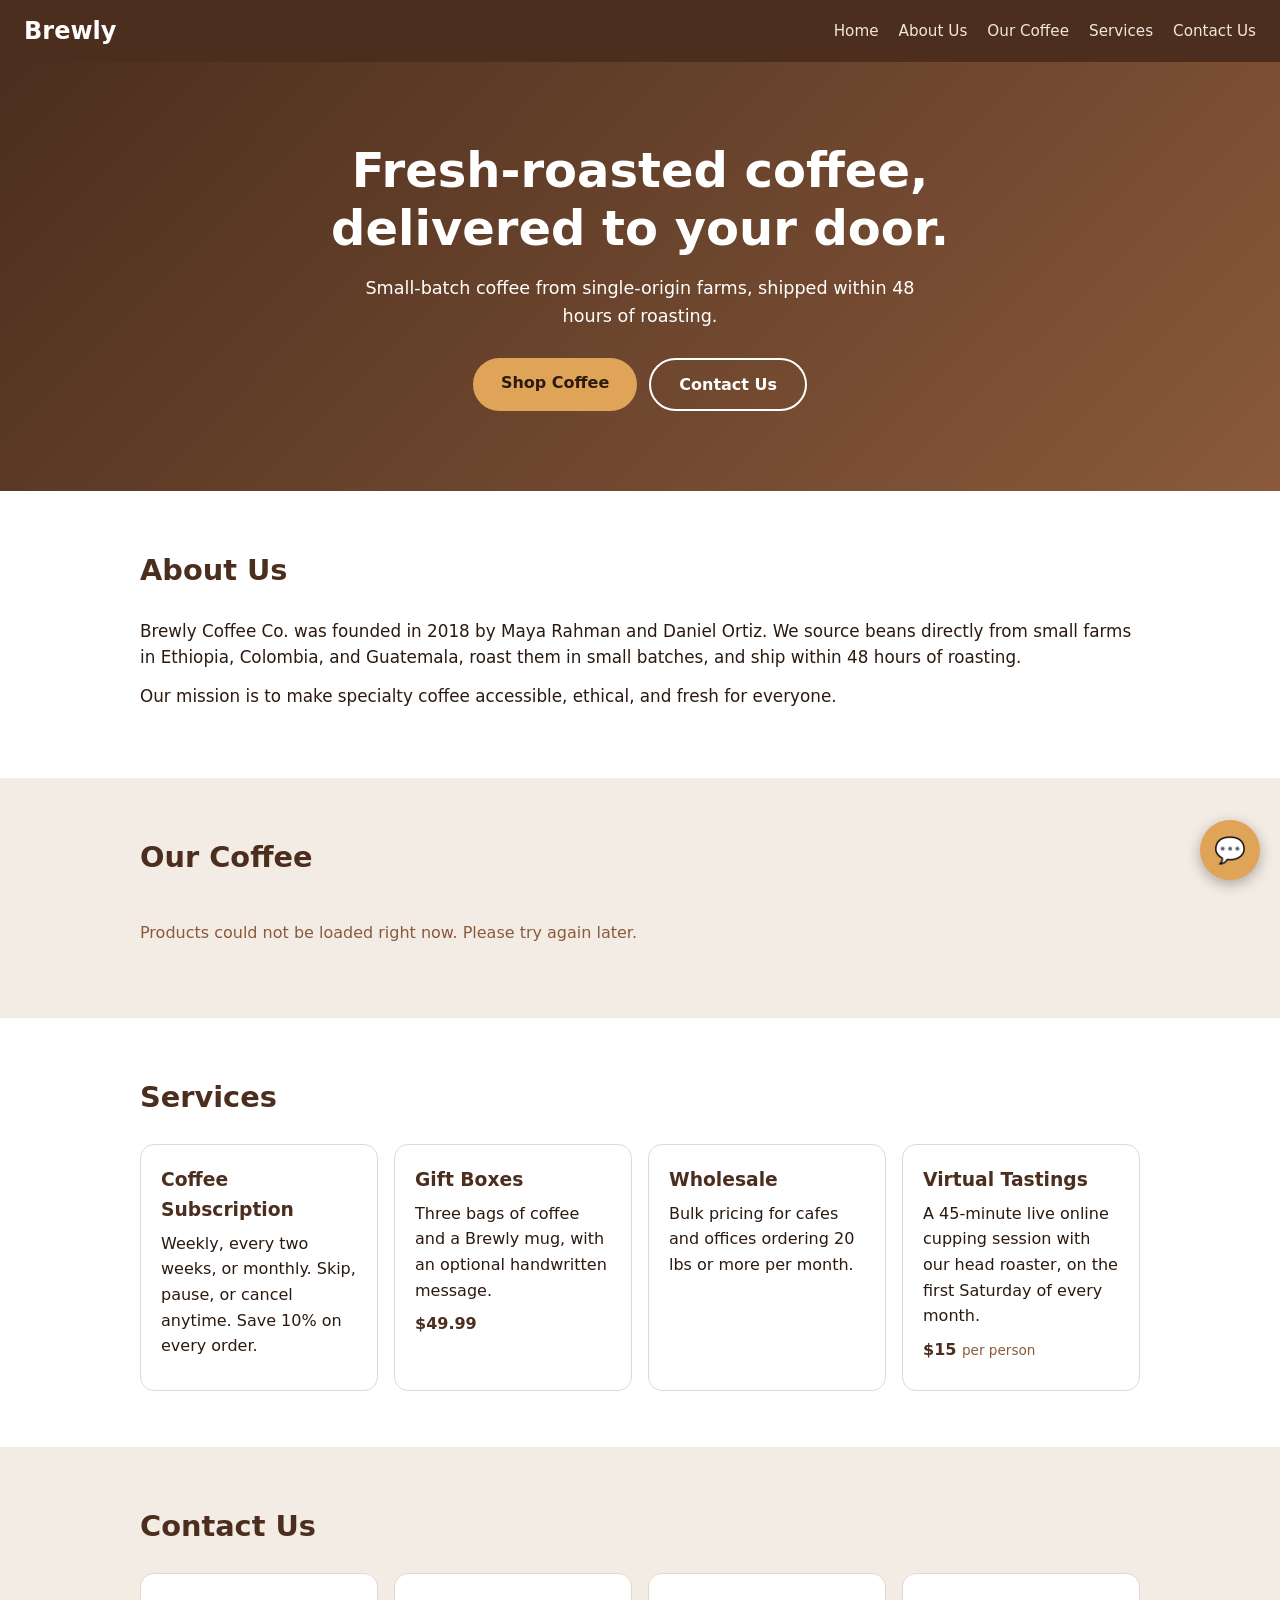
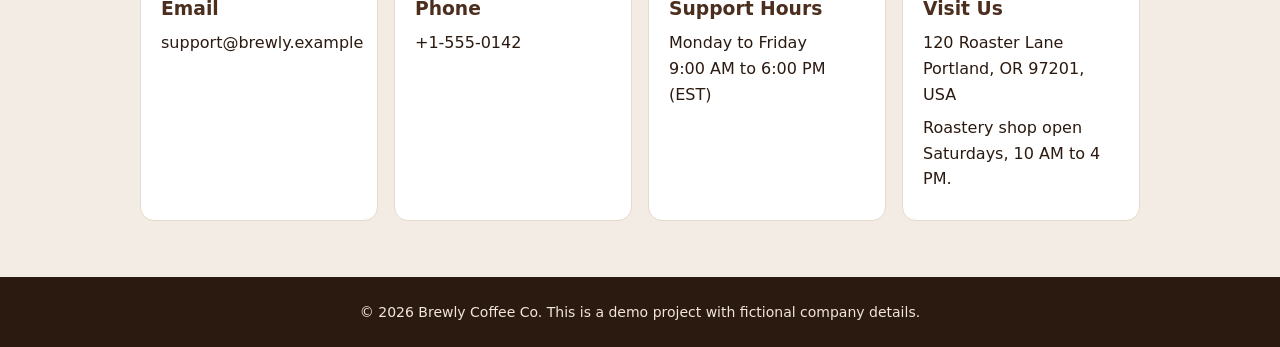
==== frontend/index.html @ af6caa5f "Load products from the database" ====
<!DOCTYPE html>
<html lang="en">
<head>
  <meta charset="UTF-8">
  <meta name="viewport" content="width=device-width, initial-scale=1">
  <title>Brewly Coffee Co. | Fresh-roasted coffee, delivered</title>
  <link rel="stylesheet" href="style.css">
  <link rel="stylesheet" href="chat.css">
</head>
<body>

  <header class="site-header">
    <a href="#home" class="logo">Brewly</a>
    <nav class="nav">
      <a href="#home">Home</a>
      <a href="#about">About Us</a>
      <a href="#coffee">Our Coffee</a>
      <a href="#services">Services</a>
      <a href="#contact">Contact Us</a>
    </nav>
  </header>

  <section id="home" class="hero">
    <h1>Fresh-roasted coffee, delivered to your door.</h1>
    <p>Small-batch coffee from single-origin farms, shipped within 48 hours of roasting.</p>
    <div class="hero-buttons">
      <a href="#coffee" class="btn btn-primary">Shop Coffee</a>
      <a href="#contact" class="btn btn-secondary">Contact Us</a>
    </div>
  </section>

  <section id="about" class="section">
    <h2>About Us</h2>
    <p class="lead">Brewly Coffee Co. was founded in 2018 by Maya Rahman and Daniel Ortiz. We source beans directly from small farms in Ethiopia, Colombia, and Guatemala, roast them in small batches, and ship within 48 hours of roasting.</p>
    <p class="lead">Our mission is to make specialty coffee accessible, ethical, and fresh for everyone.</p>
  </section>

  <section id="coffee" class="section alt">
    <h2>Our Coffee</h2>
    <div class="grid" id="product-grid">
      <p class="grid-note">Loading products...</p>
    </div>
  </section>

  <section id="services" class="section">
    <h2>Services</h2>
    <div class="grid">
      <article class="card">
        <h3>Coffee Subscription</h3>
        <p>Weekly, every two weeks, or monthly. Skip, pause, or cancel anytime. Save 10% on every order.</p>
      </article>
      <article class="card">
        <h3>Gift Boxes</h3>
        <p>Three bags of coffee and a Brewly mug, with an optional handwritten message.</p>
        <p class="price">$49.99</p>
      </article>
      <article class="card">
        <h3>Wholesale</h3>
        <p>Bulk pricing for cafes and offices ordering 20 lbs or more per month.</p>
      </article>
      <article class="card">
        <h3>Virtual Tastings</h3>
        <p>A 45-minute live online cupping session with our head roaster, on the first Saturday of every month.</p>
        <p class="price">$15 <span>per person</span></p>
      </article>
    </div>
  </section>

  <section id="contact" class="section alt">
    <h2>Contact Us</h2>
    <div class="grid">
      <article class="card">
        <h3>Email</h3>
        <p>support@brewly.example</p>
      </article>
      <article class="card">
        <h3>Phone</h3>
        <p>+1-555-0142</p>
      </article>
      <article class="card">
        <h3>Support Hours</h3>
        <p>Monday to Friday<br>9:00 AM to 6:00 PM (EST)</p>
      </article>
      <article class="card">
        <h3>Visit Us</h3>
        <p>120 Roaster Lane<br>Portland, OR 97201, USA</p>
        <p>Roastery shop open Saturdays, 10 AM to 4 PM.</p>
      </article>
    </div>
  </section>

  <footer class="site-footer">
    <p>&copy; 2026 Brewly Coffee Co. This is a demo project with fictional company details.</p>
  </footer>
    <!-- Chat widget -->
  <button class="chat-launcher" id="chat-launcher" type="button" aria-label="Open chat" aria-expanded="false">💬</button>

  <div class="chat-window" id="chat-window">
    <header class="chat-header">
      <div>
        <h2>Brewly Assistant</h2>
        <p>Ask about our coffee, orders, and shipping</p>
      </div>
      <button type="button" id="chat-close" aria-label="Close chat">✕</button>
    </header>

    <main class="messages" id="messages">
      <div class="message bot">Hi! I'm the Brewly assistant. How can I help you today?</div>
    </main>

    <div class="input-bar">
      <input type="text" id="message-input" placeholder="Type your question..." aria-label="Your message">
      <button type="button" id="send-button">Send</button>
    </div>
  </div>

  <script src="script.js"></script>

</body>
</html>
---- frontend/style.css ----
* {
  box-sizing: border-box;
}

html {
  scroll-behavior: smooth;
}

body {
  margin: 0;
  font-family: system-ui, -apple-system, "Segoe UI", Roboto, sans-serif;
  color: #2b1a10;
  background: #ffffff;
  line-height: 1.6;
}

/* Header and navigation */
.site-header {
  position: sticky;
  top: 0;
  z-index: 10;
  display: flex;
  flex-wrap: wrap;
  align-items: center;
  justify-content: space-between;
  gap: 8px 24px;
  padding: 12px 24px;
  background: #4b2e1e;
}

.logo {
  color: #ffffff;
  font-size: 1.5rem;
  font-weight: 700;
  text-decoration: none;
}

.nav {
  display: flex;
  flex-wrap: wrap;
  gap: 4px 20px;
}

.nav a {
  color: #f1e6da;
  text-decoration: none;
  font-size: 0.95rem;
}

.nav a:hover {
  color: #ffffff;
  text-decoration: underline;
}

/* Hero */
.hero {
  padding: 80px 24px;
  text-align: center;
  color: #ffffff;
  background: linear-gradient(135deg, #4b2e1e, #8a5a3b);
}

.hero h1 {
  max-width: 700px;
  margin: 0 auto 16px;
  font-size: clamp(1.8rem, 5vw, 3rem);
  line-height: 1.2;
}

.hero p {
  max-width: 560px;
  margin: 0 auto 28px;
  font-size: 1.1rem;
}

.hero-buttons {
  display: flex;
  flex-wrap: wrap;
  justify-content: center;
  gap: 12px;
}

.btn {
  display: inline-block;
  padding: 12px 28px;
  border-radius: 28px;
  font-weight: 600;
  text-decoration: none;
}

.btn-primary {
  background: #e0a458;
  color: #2b1a10;
}

.btn-secondary {
  border: 2px solid #ffffff;
  color: #ffffff;
}

/* Sections */
.section {
  padding: 56px 24px;
  scroll-margin-top: 70px;
}

.section.alt {
  background: #f3ece4;
}

.section h2 {
  max-width: 1000px;
  margin: 0 auto 24px;
  font-size: 1.8rem;
  color: #4b2e1e;
}

.lead {
  max-width: 1000px;
  margin: 0 auto 12px;
  font-size: 1.05rem;
}

/* Cards */
.grid {
  max-width: 1000px;
  margin: 0 auto;
  display: grid;
  grid-template-columns: repeat(auto-fit, minmax(220px, 1fr));
  gap: 16px;
}

.card {
  padding: 20px;
  background: #ffffff;
  border: 1px solid #e5d9cc;
  border-radius: 14px;
}

.card h3 {
  margin: 0 0 6px;
  color: #4b2e1e;
}

.card p {
  margin: 0 0 8px;
}

.tag {
  font-size: 0.85rem;
  color: #8a5a3b;
}

.price {
  font-weight: 700;
  color: #4b2e1e;
}

.price span {
  font-weight: 400;
  font-size: 0.85rem;
  color: #8a5a3b;
}

/* Footer */
.site-footer {
  padding: 24px;
  text-align: center;
  font-size: 0.875rem;
  color: #f1e6da;
  background: #2b1a10;
}

.site-footer p {
  margin: 0;
}

.card-image {
  display: block;
  width: 100%;
  height: 180px;
  margin-bottom: 12px;
  object-fit: cover;
  border-radius: 10px;
}

.grid-note {
  grid-column: 1 / -1;
  color: #8a5a3b;
}
---- frontend/chat.css ----
/* Floating button */
.chat-launcher {
  position: fixed;
  right: 20px;
  bottom: 20px;
  z-index: 1000;
  width: 60px;
  height: 60px;
  border: none;
  border-radius: 50%;
  background: #e0a458;
  color: #2b1a10;
  font-size: 1.6rem;
  cursor: pointer;
  box-shadow: 0 4px 14px rgba(0, 0, 0, 0.3);
}

.chat-launcher:hover {
  background: #eab36b;
}

.chat-launcher.is-open {
  font-size: 1.2rem;
}

/* Chat window */
.chat-window {
  position: fixed;
  right: 20px;
  bottom: 92px;
  z-index: 1001;
  display: none;
  flex-direction: column;
  width: 360px;
  height: 520px;
  max-height: calc(100dvh - 112px);
  background: #ffffff;
  border-radius: 16px;
  overflow: hidden;
  box-shadow: 0 8px 30px rgba(0, 0, 0, 0.3);
}

.chat-window.open {
  display: flex;
}

.chat-header {
  display: flex;
  align-items: center;
  justify-content: space-between;
  gap: 12px;
  padding: 14px 16px;
  background: #4b2e1e;
  color: #ffffff;
}

.chat-header h2 {
  margin: 0;
  font-size: 1.05rem;
}

.chat-header p {
  margin: 2px 0 0;
  font-size: 0.8rem;
  opacity: 0.85;
}

.chat-header button {
  border: none;
  background: transparent;
  color: #ffffff;
  font-size: 1.2rem;
  cursor: pointer;
}

/* Messages */
.messages {
  flex: 1;
  overflow-y: auto;
  padding: 14px;
  display: flex;
  flex-direction: column;
  gap: 10px;
}

.message {
  max-width: 85%;
  padding: 10px 14px;
  border-radius: 16px;
  line-height: 1.4;
  overflow-wrap: break-word;
}

.message.bot {
  align-self: flex-start;
  background: #f1e6da;
  color: #2b1a10;
  border-bottom-left-radius: 4px;
}

.message.user {
  align-self: flex-end;
  background: #4b2e1e;
  color: #ffffff;
  border-bottom-right-radius: 4px;
}

.message.typing {
  opacity: 0.6;
  font-style: italic;
}

/* Input bar */
.input-bar {
  display: flex;
  gap: 8px;
  padding: 10px;
  border-top: 1px solid #e5d9cc;
}

.input-bar input {
  flex: 1;
  min-width: 0;
  padding: 10px 14px;
  font-size: 16px;
  border: 1px solid #cdbba8;
  border-radius: 24px;
  outline: none;
}

.input-bar button {
  padding: 10px 18px;
  font-size: 16px;
  border: none;
  border-radius: 24px;
  background: #4b2e1e;
  color: #ffffff;
  cursor: pointer;
}

.input-bar button:disabled {
  opacity: 0.6;
  cursor: not-allowed;
}

/* Phones: open chat fills the screen */
@media (max-width: 480px) {
  .chat-window {
    inset: 0;
    width: 100%;
    height: 100dvh;
    max-height: none;
    border-radius: 0;
  }
}
/* Suggested questions */
.suggestions {
  display: flex;
  flex-direction: column;
  align-items: flex-end;
  gap: 8px;
}

.suggestion {
  max-width: 90%;
  padding: 8px 16px;
  font-family: inherit;
  font-size: 0.9rem;
  text-align: right;
  color: #8a5a3b;
  background: #ffffff;
  border: 1.5px solid #e0a458;
  border-radius: 20px;
  cursor: pointer;
}

.suggestion:hover {
  background: #fdf3e3;
}
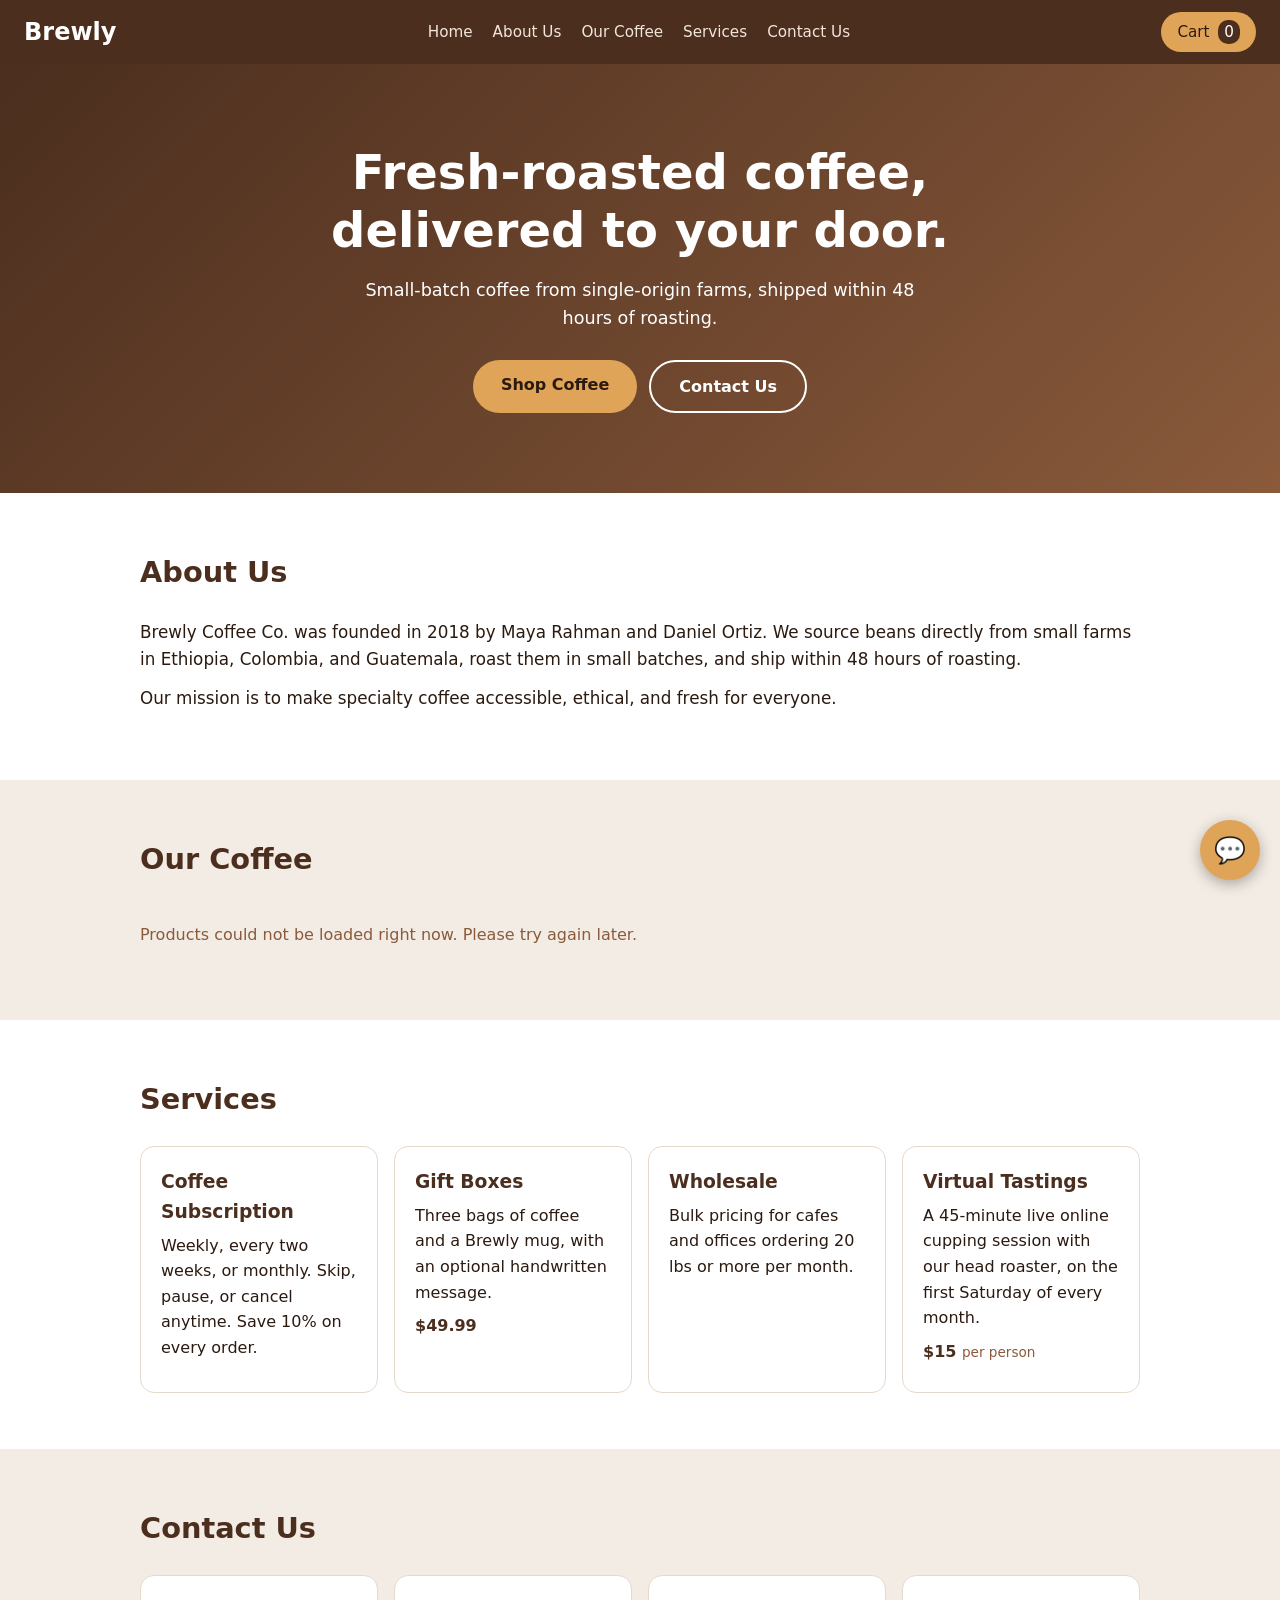
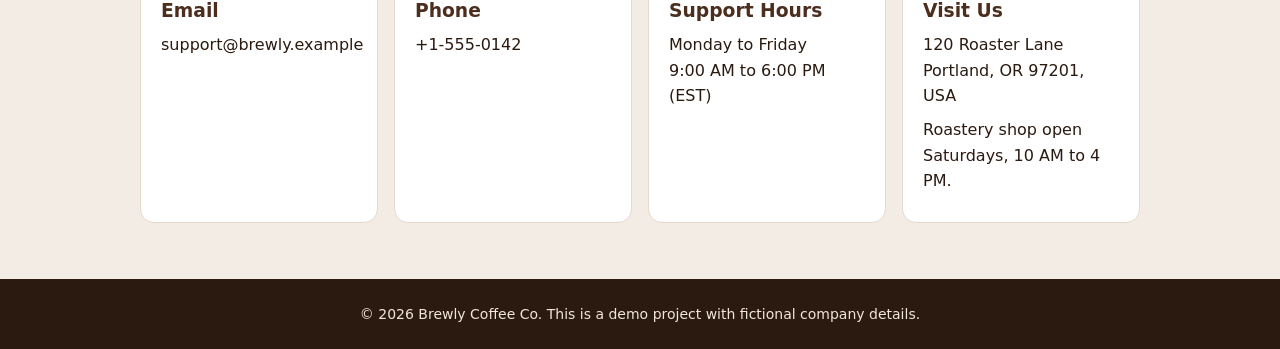
==== commit 6b2dae6b: "Add cart and demo checkout" ====
--- a/frontend/index.html
+++ b/frontend/index.html
@@ -6,6 +6,7 @@
   <title>Brewly Coffee Co. | Fresh-roasted coffee, delivered</title>
   <link rel="stylesheet" href="style.css">
   <link rel="stylesheet" href="chat.css">
+  <link rel="stylesheet" href="cart.css">
 </head>
 <body>
 
@@ -18,6 +19,7 @@
       <a href="#services">Services</a>
       <a href="#contact">Contact Us</a>
     </nav>
+        <button type="button" class="cart-button" id="cart-button" aria-label="Open cart">Cart <span id="cart-count">0</span></button>
   </header>
 
   <section id="home" class="hero">
@@ -92,6 +94,17 @@
   <footer class="site-footer">
     <p>&copy; 2026 Brewly Coffee Co. This is a demo project with fictional company details.</p>
   </footer>
+
+    <!-- Cart drawer -->
+  <div class="cart-overlay" id="cart-overlay" hidden></div>
+  <aside class="cart-drawer" id="cart-drawer" aria-label="Shopping cart" hidden>
+    <header class="cart-header">
+      <h2 id="cart-title">Your cart</h2>
+      <button type="button" id="cart-close" aria-label="Close cart">✕</button>
+    </header>
+    <div class="cart-body" id="cart-body"></div>
+  </aside>
+
     <!-- Chat widget -->
   <button class="chat-launcher" id="chat-launcher" type="button" aria-label="Open chat" aria-expanded="false">💬</button>
 
@@ -115,6 +128,7 @@
   </div>
 
   <script src="script.js"></script>
+    <script src="cart.js"></script>
 
 </body>
 </html>
--- a/frontend/cart.css
+++ b/frontend/cart.css
@@ -0,0 +1,278 @@
+/* Header cart button */
+.cart-button {
+  padding: 8px 16px;
+  font: inherit;
+  font-size: 0.95rem;
+  color: #2b1a10;
+  background: #e0a458;
+  border: none;
+  border-radius: 20px;
+  cursor: pointer;
+}
+
+.cart-button span {
+  display: inline-block;
+  min-width: 1.4em;
+  margin-left: 4px;
+  padding: 0 6px;
+  text-align: center;
+  color: #ffffff;
+  background: #4b2e1e;
+  border-radius: 10px;
+}
+
+/* Add to cart on product cards */
+.add-to-cart {
+  margin-top: 8px;
+  padding: 10px 18px;
+  font: inherit;
+  font-size: 0.95rem;
+  font-weight: 600;
+  color: #2b1a10;
+  background: #e0a458;
+  border: none;
+  border-radius: 20px;
+  cursor: pointer;
+}
+
+.add-to-cart:hover {
+  background: #eab36b;
+}
+
+/* Drawer */
+.cart-overlay {
+  position: fixed;
+  inset: 0;
+  z-index: 1100;
+  background: rgba(0, 0, 0, 0.5);
+}
+
+.cart-drawer {
+  position: fixed;
+  top: 0;
+  right: 0;
+  bottom: 0;
+  z-index: 1101;
+  display: flex;
+  flex-direction: column;
+  width: min(440px, 100%);
+  background: #ffffff;
+  box-shadow: -4px 0 24px rgba(0, 0, 0, 0.3);
+}
+
+.cart-overlay[hidden],
+.cart-drawer[hidden] {
+  display: none;
+}
+
+.cart-header {
+  display: flex;
+  align-items: center;
+  justify-content: space-between;
+  padding: 16px;
+  color: #ffffff;
+  background: #4b2e1e;
+}
+
+.cart-header h2 {
+  margin: 0;
+  font-size: 1.2rem;
+}
+
+.cart-header button {
+  border: none;
+  background: transparent;
+  color: #ffffff;
+  font-size: 1.3rem;
+  cursor: pointer;
+}
+
+.cart-body {
+  flex: 1;
+  overflow-y: auto;
+  padding: 16px;
+}
+
+/* Cart items */
+.cart-row {
+  display: flex;
+  gap: 12px;
+  padding: 12px 0;
+  border-bottom: 1px solid #efe4d8;
+}
+
+.cart-thumb {
+  width: 56px;
+  height: 56px;
+  object-fit: cover;
+  border-radius: 10px;
+}
+
+.cart-info {
+  flex: 1;
+  min-width: 0;
+}
+
+.cart-unit {
+  display: block;
+  font-size: 0.85rem;
+  color: #8a5a3b;
+}
+
+.cart-qty {
+  display: flex;
+  align-items: center;
+  gap: 8px;
+  margin-top: 6px;
+}
+
+.qty-btn {
+  width: 30px;
+  height: 30px;
+  font-size: 1.1rem;
+  color: #4b2e1e;
+  background: #ffffff;
+  border: 1.5px solid #4b2e1e;
+  border-radius: 50%;
+  cursor: pointer;
+}
+
+.qty-btn:disabled {
+  opacity: 0.4;
+  cursor: not-allowed;
+}
+
+.qty-value {
+  min-width: 1.5em;
+  text-align: center;
+  font-weight: 600;
+}
+
+.cart-remove {
+  margin-left: auto;
+  padding: 0;
+  font: inherit;
+  font-size: 0.85rem;
+  color: #b3261e;
+  background: none;
+  border: none;
+  text-decoration: underline;
+  cursor: pointer;
+}
+
+.cart-line {
+  font-weight: 700;
+  color: #4b2e1e;
+}
+
+.cart-total {
+  display: flex;
+  justify-content: space-between;
+  margin: 16px 0 4px;
+  font-size: 1.1rem;
+}
+
+.cart-note,
+.cart-empty {
+  color: #8a5a3b;
+  font-size: 0.9rem;
+}
+
+/* Buttons */
+.cart-primary,
+.cart-secondary {
+  display: block;
+  width: 100%;
+  margin-top: 10px;
+  padding: 12px;
+  font: inherit;
+  font-size: 1rem;
+  font-weight: 600;
+  border-radius: 24px;
+  cursor: pointer;
+}
+
+.cart-primary {
+  color: #ffffff;
+  background: #4b2e1e;
+  border: none;
+}
+
+.cart-secondary {
+  color: #4b2e1e;
+  background: #ffffff;
+  border: 1.5px solid #4b2e1e;
+}
+
+.cart-primary:disabled {
+  opacity: 0.6;
+  cursor: not-allowed;
+}
+
+/* Checkout form */
+.checkout-form h3 {
+  margin: 20px 0 8px;
+  font-size: 1rem;
+  color: #4b2e1e;
+}
+
+.checkout-form label {
+  display: block;
+  margin-bottom: 10px;
+  font-size: 0.85rem;
+  font-weight: 600;
+}
+
+.checkout-form input,
+.checkout-form textarea {
+  display: block;
+  width: 100%;
+  margin-top: 4px;
+  padding: 10px 12px;
+  font: inherit;
+  font-size: 16px;
+  font-weight: 400;
+  border: 1px solid #cdbba8;
+  border-radius: 10px;
+}
+
+.card-row {
+  display: flex;
+  gap: 10px;
+}
+
+.card-row label {
+  flex: 1;
+}
+
+.demo-banner {
+  margin: 0 0 12px;
+  padding: 10px 12px;
+  font-size: 0.85rem;
+  color: #6b4a00;
+  background: #fff3d6;
+  border: 1px solid #e0a458;
+  border-radius: 10px;
+}
+
+.cart-error {
+  min-height: 1.4em;
+  margin: 8px 0 0;
+  color: #b3261e;
+  font-size: 0.9rem;
+}
+
+/* Confirmation */
+.cart-receipt,
+.receipt-line {
+  display: flex;
+  justify-content: space-between;
+  gap: 12px;
+  padding: 8px 0;
+  border-bottom: 1px solid #efe4d8;
+}
+
+.cart-receipt strong {
+  color: #4b2e1e;
+  font-size: 1.1rem;
+}
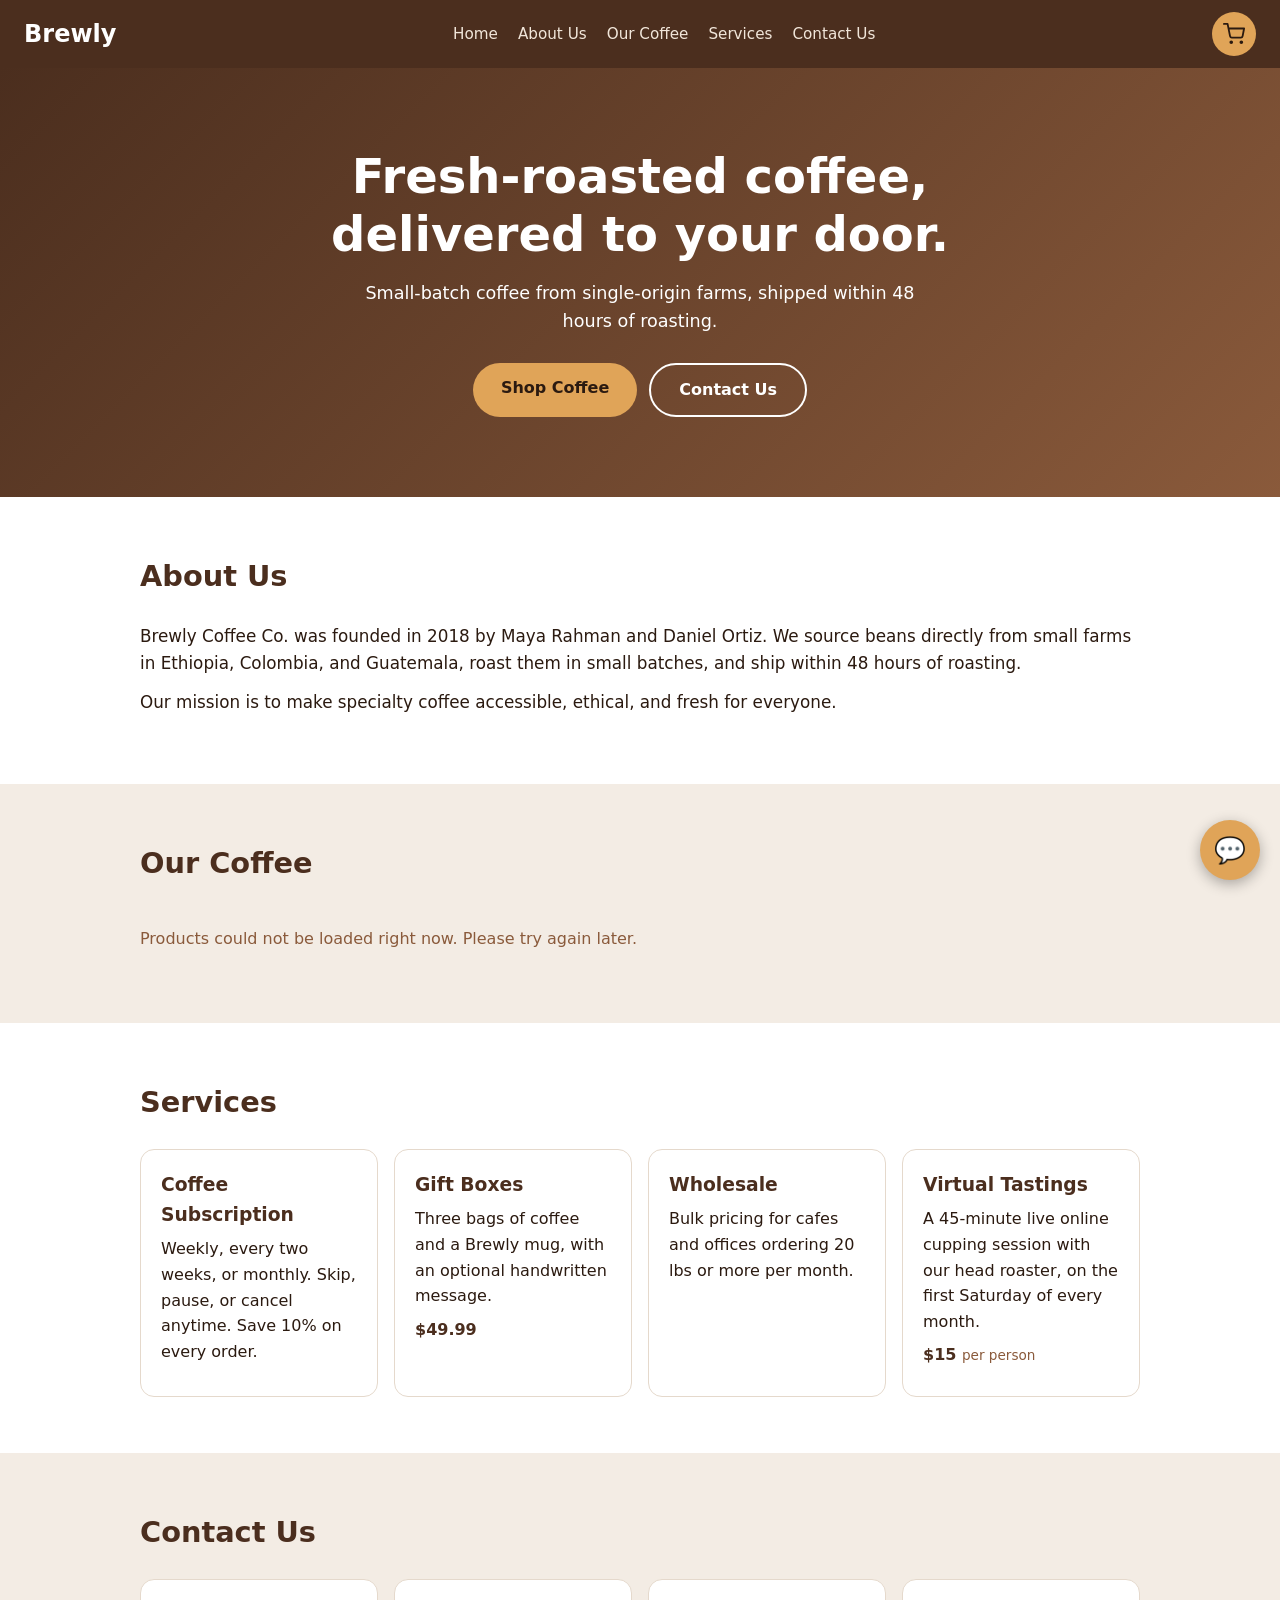
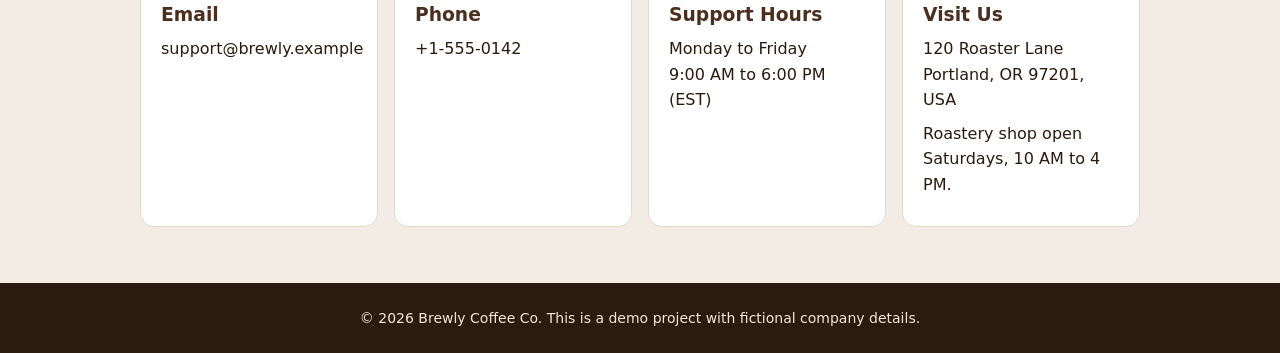
==== commit 1d5d20d9: "Add hamburger menu and cart icon" ====
--- a/frontend/index.html
+++ b/frontend/index.html
@@ -12,14 +12,26 @@
 
   <header class="site-header">
     <a href="#home" class="logo">Brewly</a>
-    <nav class="nav">
+    <nav class="nav" id="site-nav">
       <a href="#home">Home</a>
       <a href="#about">About Us</a>
       <a href="#coffee">Our Coffee</a>
       <a href="#services">Services</a>
       <a href="#contact">Contact Us</a>
     </nav>
-        <button type="button" class="cart-button" id="cart-button" aria-label="Open cart">Cart <span id="cart-count">0</span></button>
+    <div class="header-actions">
+      <button type="button" class="cart-button" id="cart-button" aria-label="Open cart">
+        <svg viewBox="0 0 24 24" width="22" height="22" fill="none" stroke="currentColor" stroke-width="2" stroke-linecap="round" stroke-linejoin="round" aria-hidden="true">
+          <circle cx="9" cy="21" r="1"></circle>
+          <circle cx="20" cy="21" r="1"></circle>
+          <path d="M1 1h4l2.68 13.39a2 2 0 0 0 2 1.61h9.72a2 2 0 0 0 2-1.61L23 6H6"></path>
+        </svg>
+        <span id="cart-count">0</span>
+      </button>
+      <button type="button" class="menu-toggle" id="menu-toggle" aria-label="Open menu" aria-expanded="false" aria-controls="site-nav">
+        <span></span><span></span><span></span>
+      </button>
+    </div>
   </header>
 
   <section id="home" class="hero">
--- a/frontend/style.css
+++ b/frontend/style.css
@@ -187,4 +187,90 @@
 .grid-note {
   grid-column: 1 / -1;
   color: #8a5a3b;
+}
+
+/* Header actions and hamburger menu */
+.header-actions {
+  display: flex;
+  align-items: center;
+  gap: 10px;
+}
+
+.menu-toggle {
+  display: none;
+  flex-direction: column;
+  align-items: center;
+  justify-content: center;
+  gap: 5px;
+  width: 44px;
+  height: 44px;
+  padding: 0;
+  background: transparent;
+  border: 1.5px solid rgba(255, 255, 255, 0.6);
+  border-radius: 10px;
+  cursor: pointer;
+}
+
+.menu-toggle span {
+  display: block;
+  width: 20px;
+  height: 2px;
+  background: #ffffff;
+  border-radius: 2px;
+  transition: transform 0.2s, opacity 0.2s;
+}
+
+.menu-toggle[aria-expanded="true"] span:nth-child(1) {
+  transform: translateY(7px) rotate(45deg);
+}
+
+.menu-toggle[aria-expanded="true"] span:nth-child(2) {
+  opacity: 0;
+}
+
+.menu-toggle[aria-expanded="true"] span:nth-child(3) {
+  transform: translateY(-7px) rotate(-45deg);
+}
+
+@media (max-width: 768px) {
+  .site-header {
+    padding: 10px 16px;
+  }
+
+  .logo {
+    order: 1;
+  }
+
+  .header-actions {
+    order: 2;
+    margin-left: auto;
+  }
+
+  .menu-toggle {
+    display: flex;
+  }
+
+  .nav {
+    order: 3;
+    display: none;
+    flex-basis: 100%;
+    flex-direction: column;
+    gap: 0;
+    padding-top: 6px;
+    border-top: 1px solid rgba(255, 255, 255, 0.2);
+  }
+
+  .nav.open {
+    display: flex;
+  }
+
+  .nav a {
+    padding: 12px 4px;
+    font-size: 1rem;
+    border-bottom: 1px solid rgba(255, 255, 255, 0.1);
+  }
+
+  .nav a:last-child {
+    border-bottom: none;
+  }
 }
--- a/frontend/cart.css
+++ b/frontend/cart.css
@@ -1,20 +1,33 @@
 /* Header cart button */
 .cart-button {
-  padding: 8px 16px;
-  font: inherit;
-  font-size: 0.95rem;
+  position: relative;
+  display: inline-flex;
+  align-items: center;
+  justify-content: center;
+  width: 44px;
+  height: 44px;
+  padding: 0;
   color: #2b1a10;
   background: #e0a458;
   border: none;
-  border-radius: 20px;
-  cursor: pointer;
+  border-radius: 50%;
+  cursor: pointer;
+}
+
+.cart-button:hover {
+  background: #eab36b;
 }
 
 .cart-button span {
-  display: inline-block;
-  min-width: 1.4em;
-  margin-left: 4px;
-  padding: 0 6px;
+  position: absolute;
+  top: -4px;
+  right: -4px;
+  min-width: 20px;
+  height: 20px;
+  padding: 0 5px;
+  font-size: 12px;
+  font-weight: 700;
+  line-height: 20px;
   text-align: center;
   color: #ffffff;
   background: #4b2e1e;
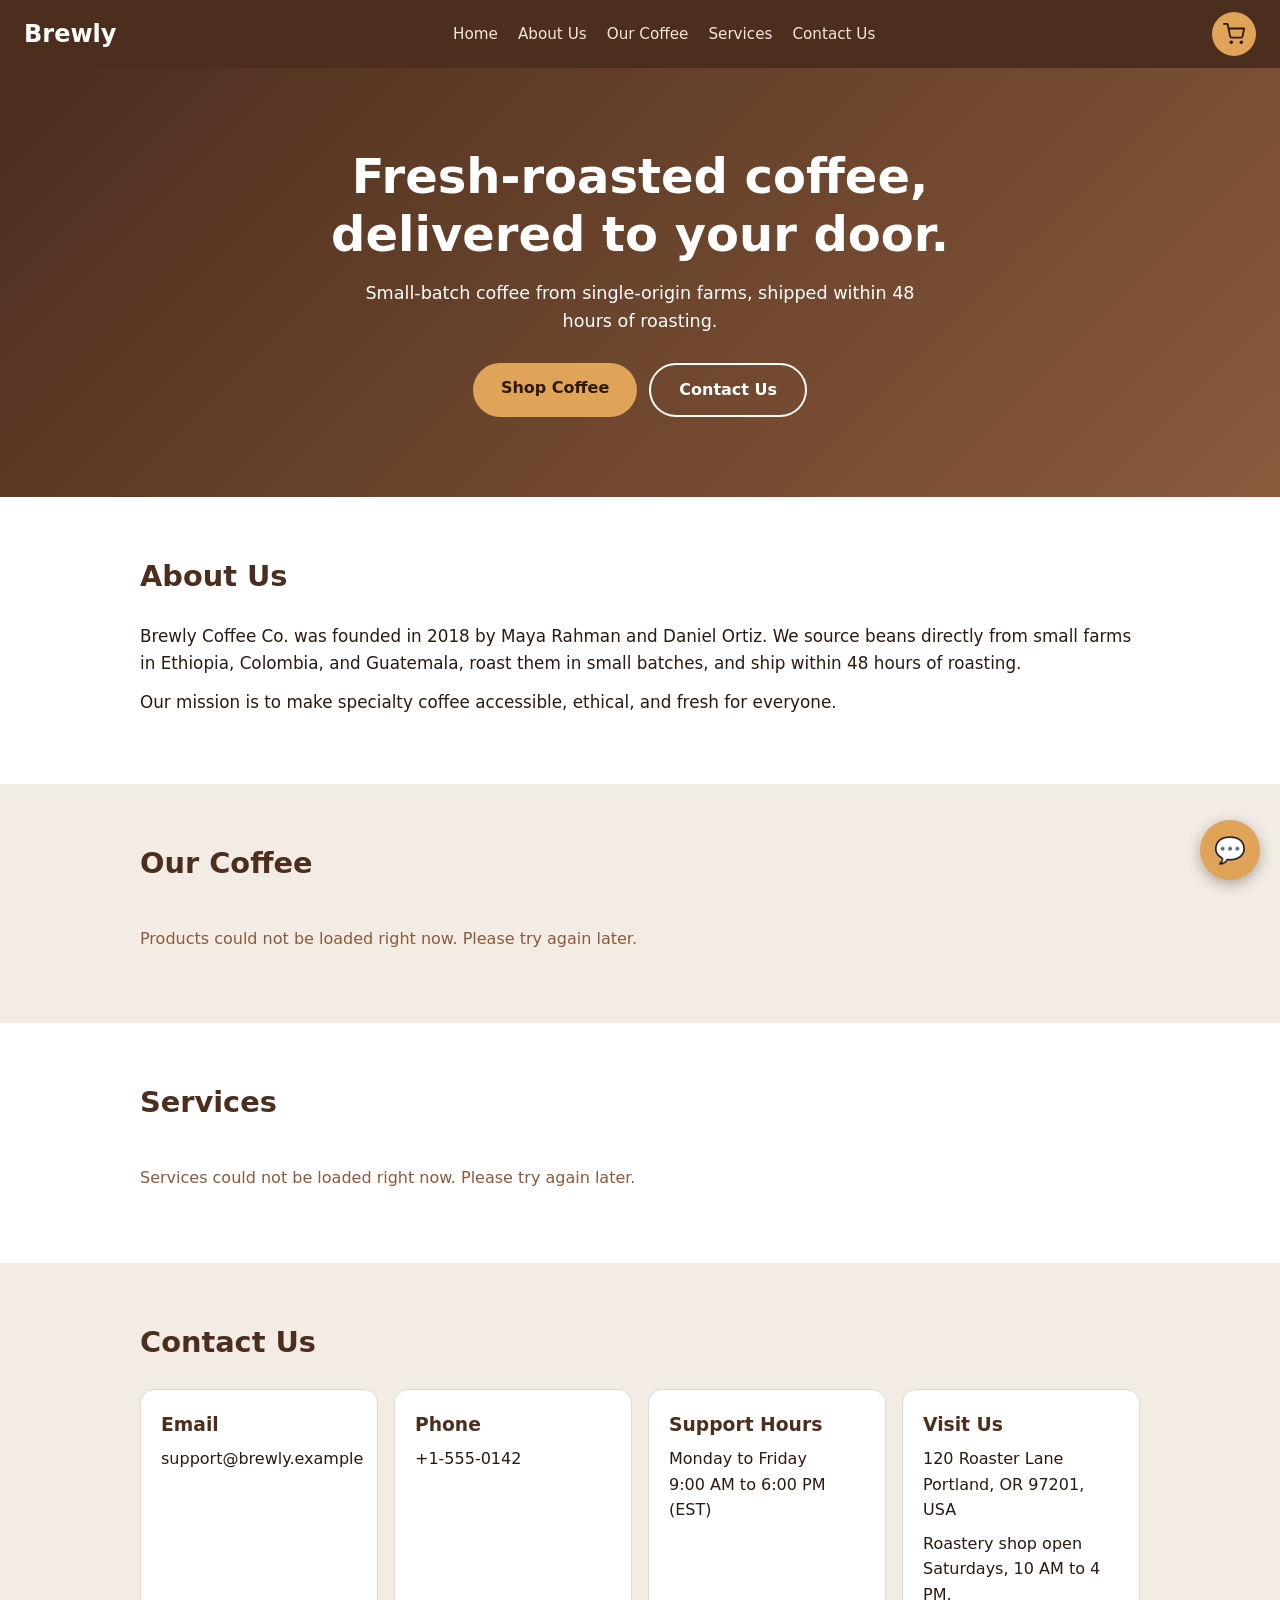
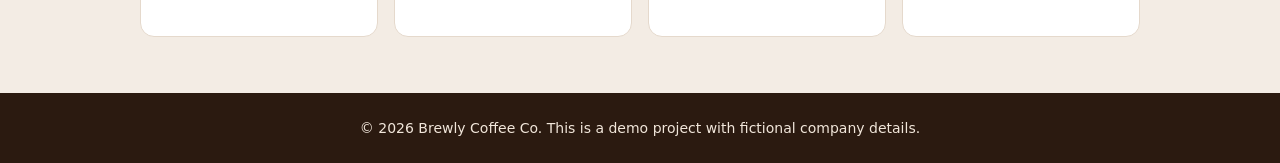
==== commit 12e95733: "Services from database, admin editing, checkout summary" ====
--- a/frontend/index.html
+++ b/frontend/index.html
@@ -58,25 +58,8 @@
 
   <section id="services" class="section">
     <h2>Services</h2>
-    <div class="grid">
-      <article class="card">
-        <h3>Coffee Subscription</h3>
-        <p>Weekly, every two weeks, or monthly. Skip, pause, or cancel anytime. Save 10% on every order.</p>
-      </article>
-      <article class="card">
-        <h3>Gift Boxes</h3>
-        <p>Three bags of coffee and a Brewly mug, with an optional handwritten message.</p>
-        <p class="price">$49.99</p>
-      </article>
-      <article class="card">
-        <h3>Wholesale</h3>
-        <p>Bulk pricing for cafes and offices ordering 20 lbs or more per month.</p>
-      </article>
-      <article class="card">
-        <h3>Virtual Tastings</h3>
-        <p>A 45-minute live online cupping session with our head roaster, on the first Saturday of every month.</p>
-        <p class="price">$15 <span>per person</span></p>
-      </article>
+    <div class="grid" id="service-grid">
+      <p class="grid-note">Loading services...</p>
     </div>
   </section>
 
--- a/frontend/cart.css
+++ b/frontend/cart.css
@@ -288,4 +288,28 @@
 .cart-receipt strong {
   color: #4b2e1e;
   font-size: 1.1rem;
+}
+
+/* Services */
+.service-card {
+  cursor: pointer;
+}
+
+.service-card:hover {
+  border-color: #e0a458;
+}
+
+/* Checkout order summary */
+.cart-thumb {
+  flex: none;
+}
+
+.thumb-placeholder {
+  background: #f1e6da;
+}
+
+.summary-title {
+  margin: 0 0 4px;
+  font-size: 1rem;
+  color: #4b2e1e;
 }
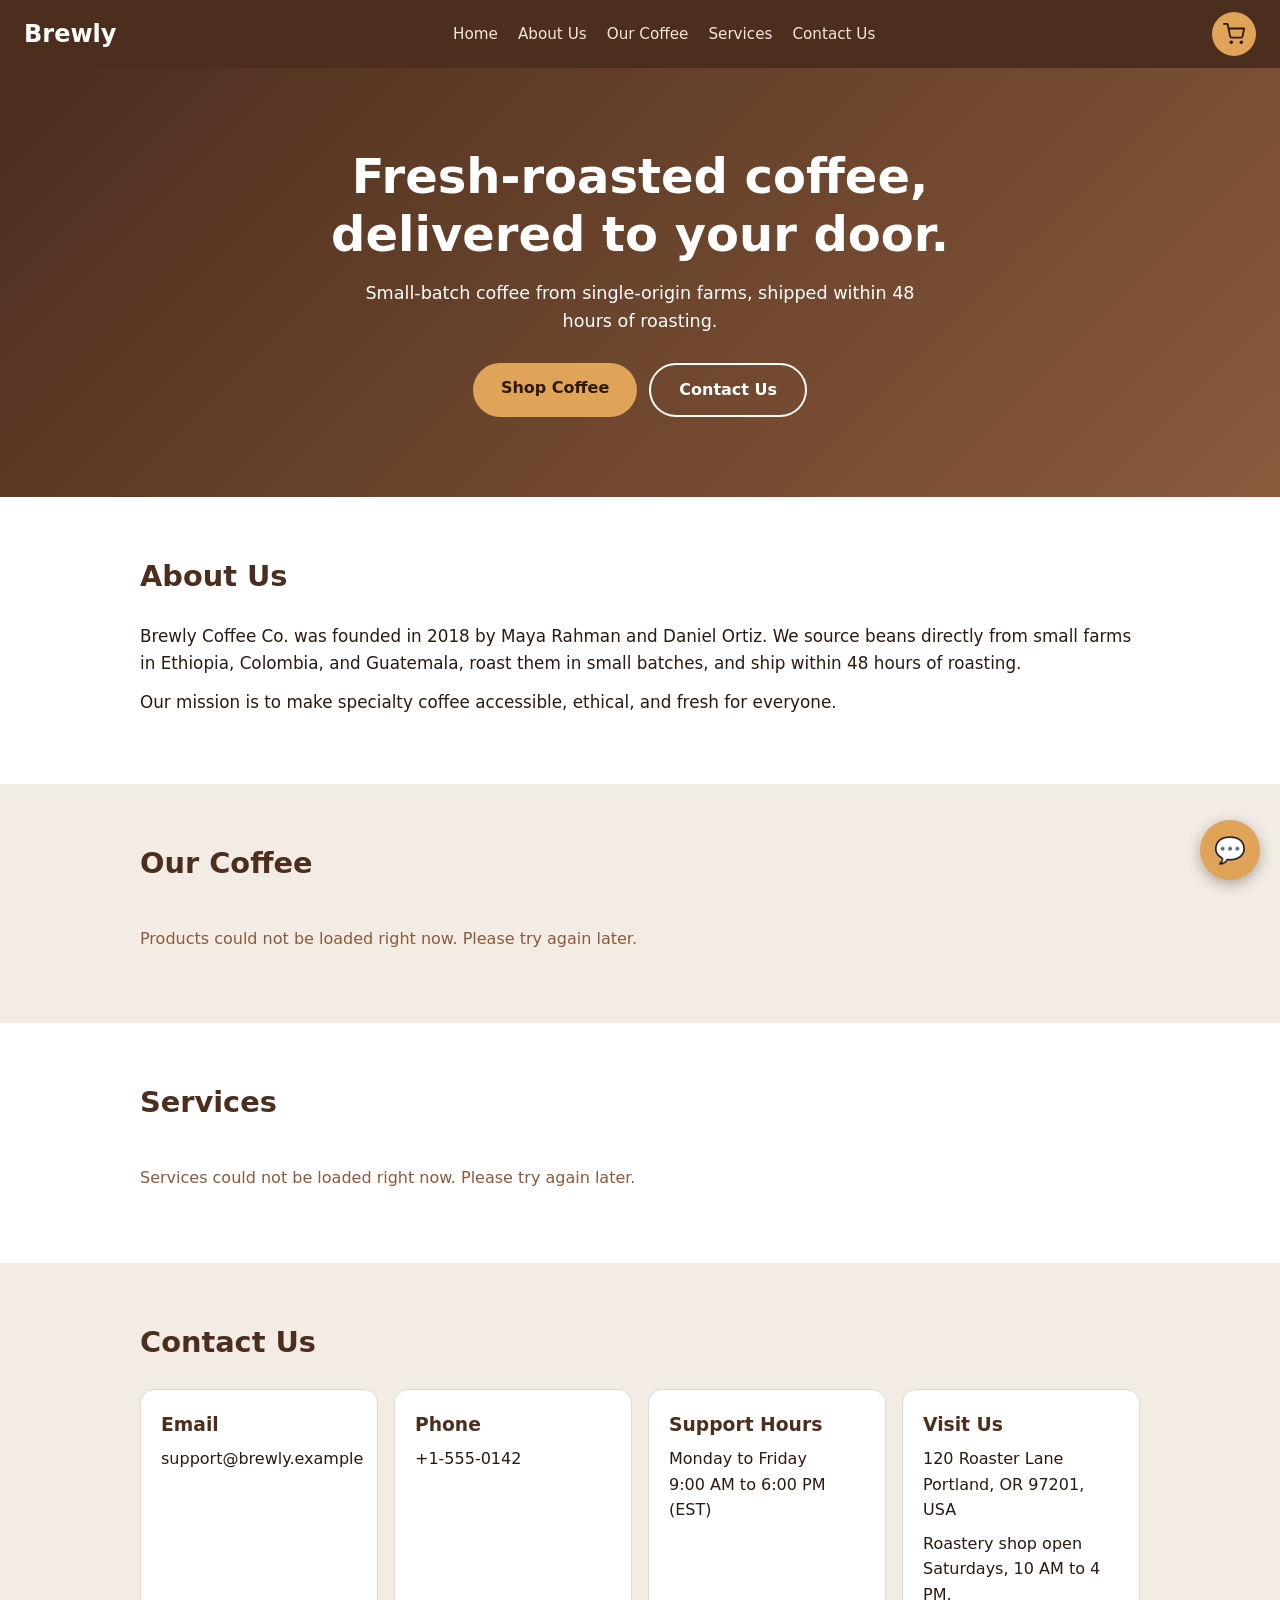
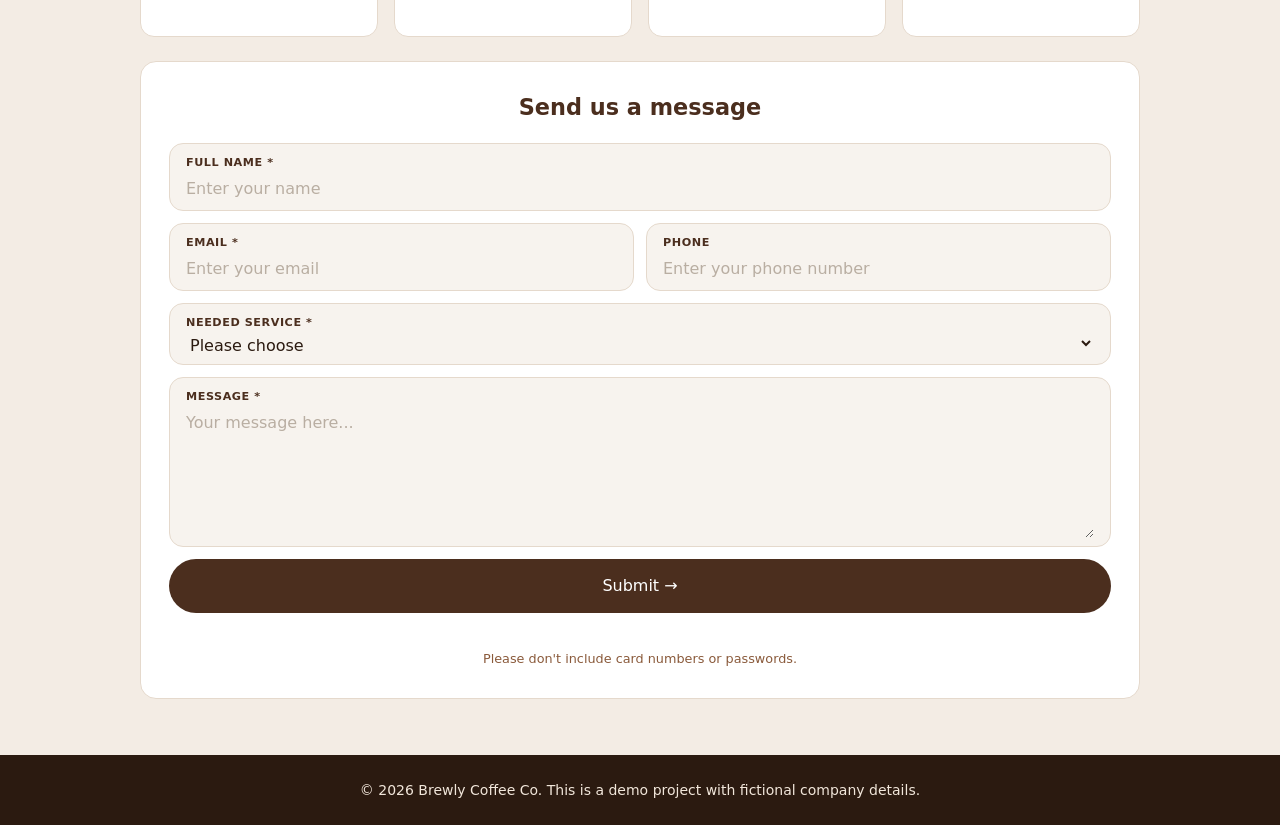
==== commit f91a88fd: "Admin hamburger menu, contact form and messages" ====
--- a/frontend/index.html
+++ b/frontend/index.html
@@ -84,6 +84,48 @@
         <p>Roastery shop open Saturdays, 10 AM to 4 PM.</p>
       </article>
     </div>
+        <form class="contact-form" id="contact-form">
+      <h3>Send us a message</h3>
+
+      <label class="field">
+        <span>Full name *</span>
+        <input id="cf-name" type="text" required minlength="2" maxlength="100" placeholder="Enter your name" autocomplete="name">
+      </label>
+
+      <div class="field-row">
+        <label class="field">
+          <span>Email *</span>
+          <input id="cf-email" type="email" required maxlength="120" placeholder="Enter your email" autocomplete="email">
+        </label>
+        <label class="field">
+          <span>Phone</span>
+          <input id="cf-phone" type="tel" maxlength="30" placeholder="Enter your phone number" autocomplete="tel">
+        </label>
+      </div>
+
+      <label class="field">
+        <span>Needed service *</span>
+        <select id="cf-topic" required>
+          <option value="" disabled selected>Please choose</option>
+          <option value="General question">General question</option>
+          <option value="Order or delivery">Order or delivery</option>
+          <option value="Other">Other</option>
+        </select>
+      </label>
+
+      <label class="field">
+        <span>Message *</span>
+        <textarea id="cf-message" required minlength="5" maxlength="2000" rows="5" placeholder="Your message here..."></textarea>
+      </label>
+
+      <div class="hp" aria-hidden="true">
+        <label>Website <input id="cf-website" type="text" tabindex="-1" autocomplete="off"></label>
+      </div>
+
+      <button type="submit" class="contact-submit">Submit &rarr;</button>
+      <p class="contact-status" id="contact-status" role="status"></p>
+      <p class="contact-note">Please don't include card numbers or passwords.</p>
+    </form>
   </section>
 
   <footer class="site-footer">
--- a/frontend/style.css
+++ b/frontend/style.css
@@ -273,4 +273,134 @@
   .nav a:last-child {
     border-bottom: none;
   }
+}
+
+/* Contact form */
+.contact-form {
+  max-width: 1000px;
+  margin: 24px auto 0;
+  padding: 28px;
+  background: #ffffff;
+  border: 1px solid #e5d9cc;
+  border-radius: 16px;
+}
+
+.contact-form h3 {
+  margin: 0 0 18px;
+  text-align: center;
+  font-size: 1.4rem;
+  color: #4b2e1e;
+}
+
+.field {
+  display: block;
+  margin-bottom: 12px;
+  padding: 10px 16px 8px;
+  background: #f7f3ee;
+  border: 1px solid #e5d9cc;
+  border-radius: 14px;
+}
+
+.field:focus-within {
+  background: #ffffff;
+  border-color: #e0a458;
+}
+
+.field > span {
+  display: block;
+  font-size: 0.7rem;
+  font-weight: 700;
+  letter-spacing: 0.05em;
+  text-transform: uppercase;
+  color: #4b2e1e;
+}
+
+.field input,
+.field select,
+.field textarea {
+  display: block;
+  width: 100%;
+  padding: 4px 0 0;
+  font: inherit;
+  font-size: 16px;
+  color: #2b1a10;
+  background: transparent;
+  border: none;
+  outline: none;
+}
+
+.field textarea {
+  min-height: 110px;
+  resize: vertical;
+}
+
+.field ::placeholder {
+  color: #b9aea2;
+}
+
+.field-row {
+  display: grid;
+  grid-template-columns: 1fr 1fr;
+  gap: 12px;
+}
+
+.contact-submit {
+  display: block;
+  width: 100%;
+  margin-top: 6px;
+  padding: 14px;
+  font: inherit;
+  font-size: 1rem;
+  color: #ffffff;
+  background: #4b2e1e;
+  border: none;
+  border-radius: 28px;
+  cursor: pointer;
+}
+
+.contact-submit:hover {
+  background: #6b4429;
+}
+
+.contact-submit:disabled {
+  opacity: 0.6;
+  cursor: not-allowed;
+}
+
+.contact-status {
+  min-height: 1.4em;
+  margin: 10px 0 0;
+  text-align: center;
+  color: #2e6b3a;
+}
+
+.contact-status.error {
+  color: #b3261e;
+}
+
+.contact-note {
+  margin: 4px 0 0;
+  text-align: center;
+  font-size: 0.8rem;
+  color: #8a5a3b;
+}
+
+/* Hidden field that only bots fill in */
+.hp {
+  position: absolute;
+  left: -9999px;
+  width: 1px;
+  height: 1px;
+  overflow: hidden;
+}
+
+@media (max-width: 600px) {
+  .contact-form {
+    padding: 18px;
+  }
+
+  .field-row {
+    grid-template-columns: 1fr;
+    gap: 0;
+  }
 }
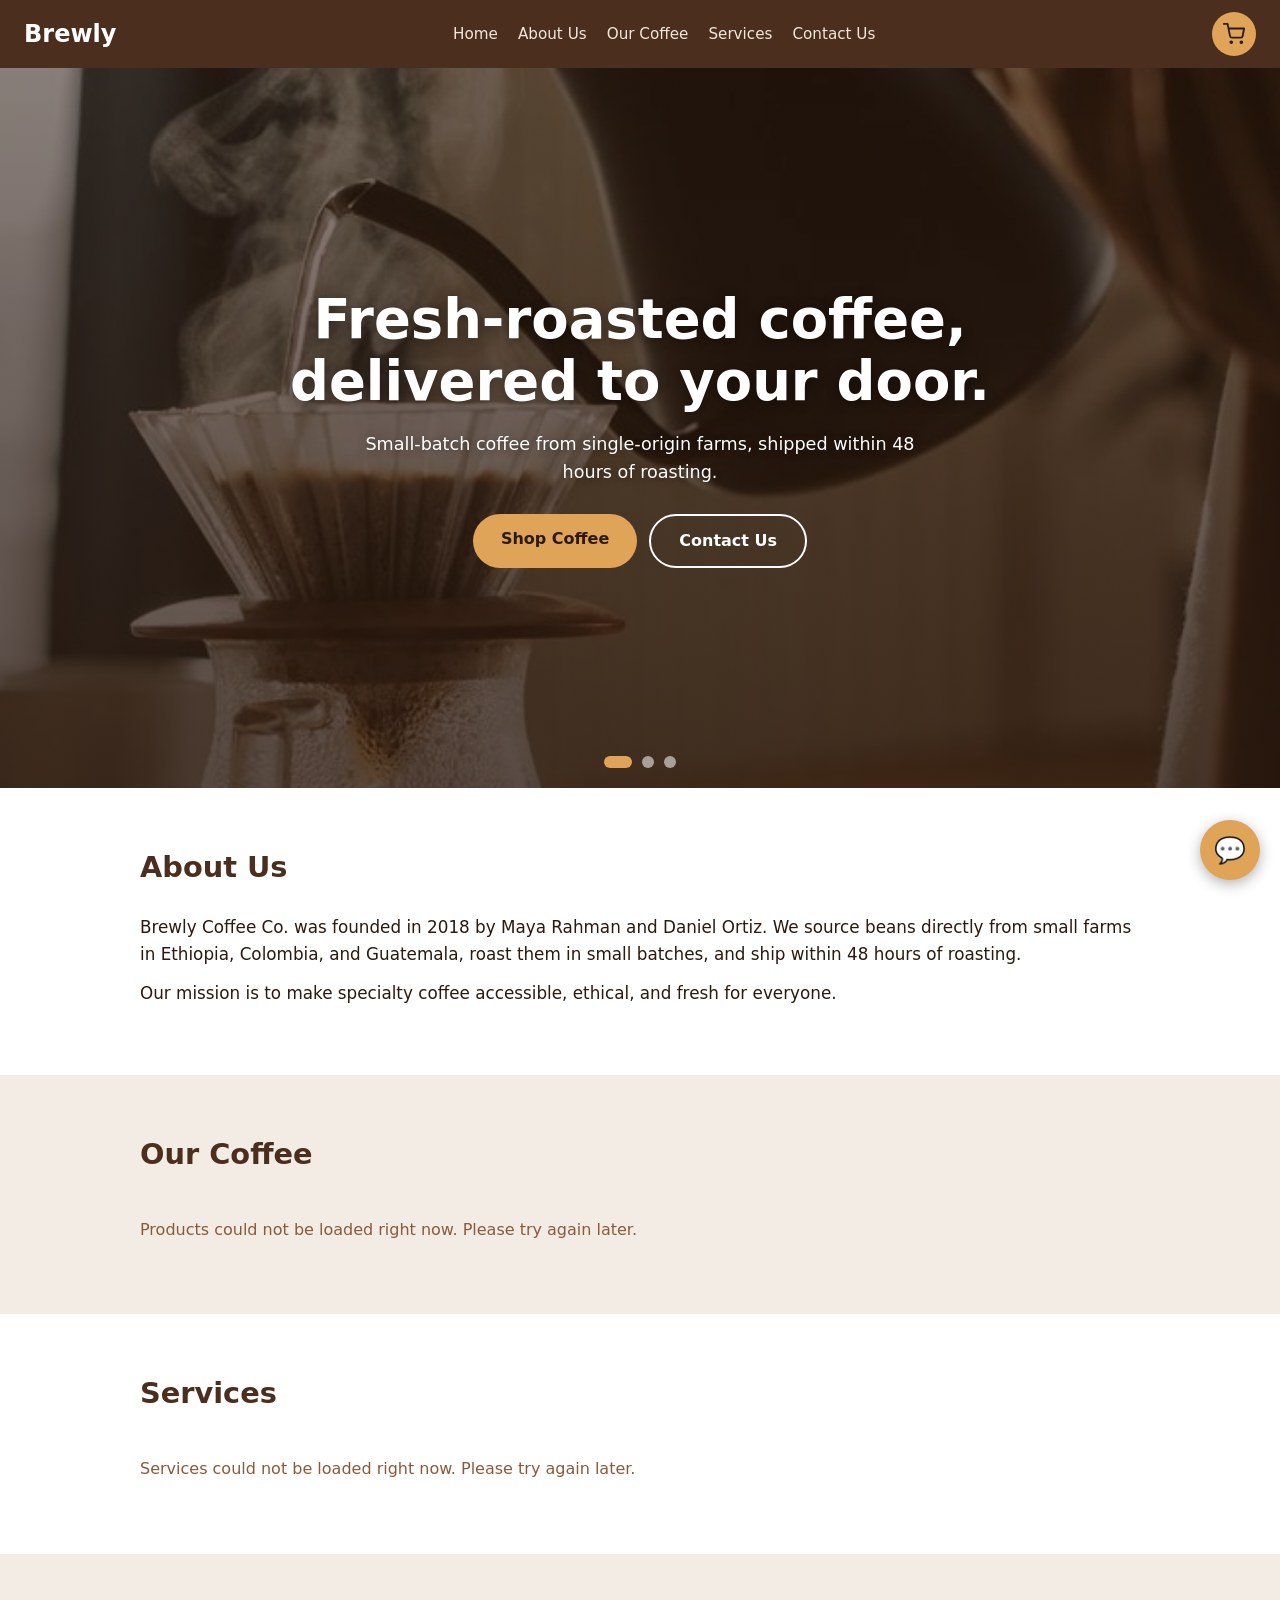
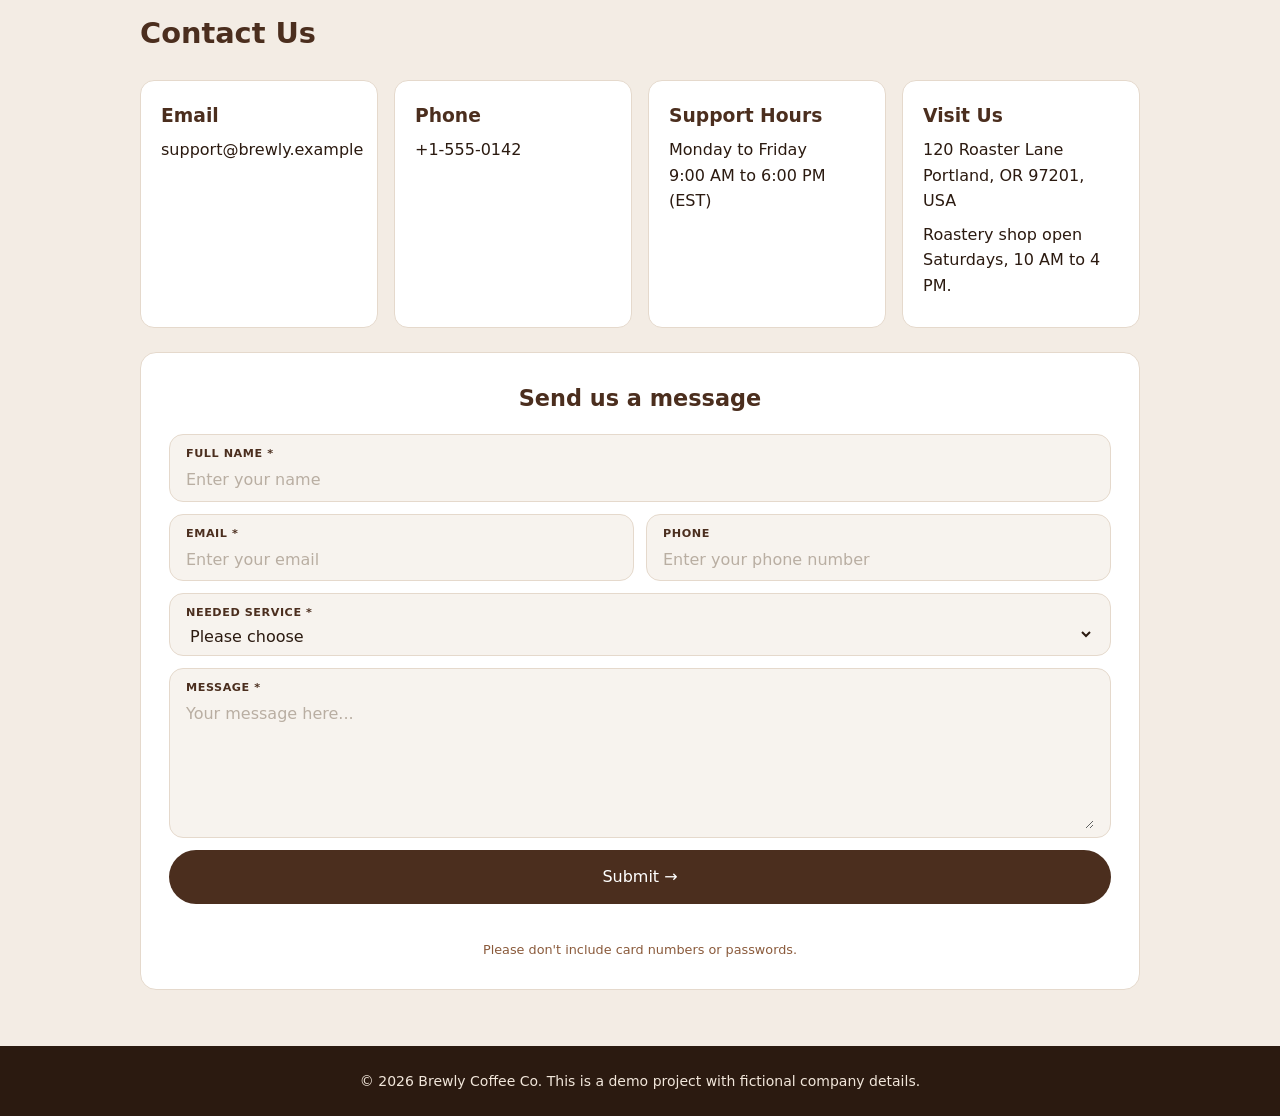
==== commit 4973a04a: "Hero image slider" ====
--- a/frontend/index.html
+++ b/frontend/index.html
@@ -35,12 +35,22 @@
   </header>
 
   <section id="home" class="hero">
-    <h1>Fresh-roasted coffee, delivered to your door.</h1>
-    <p>Small-batch coffee from single-origin farms, shipped within 48 hours of roasting.</p>
-    <div class="hero-buttons">
-      <a href="#coffee" class="btn btn-primary">Shop Coffee</a>
-      <a href="#contact" class="btn btn-secondary">Contact Us</a>
+    <div class="hero-slides" aria-hidden="true">
+      <div class="hero-slide active" style="background-image: url('images/hero-1.jpg')"></div>
+      <div class="hero-slide" style="background-image: url('images/hero-2.jpg')"></div>
+      <div class="hero-slide" style="background-image: url('images/hero-3.jpg')"></div>
     </div>
+
+    <div class="hero-content">
+      <h1>Fresh-roasted coffee, delivered to your door.</h1>
+      <p>Small-batch coffee from single-origin farms, shipped within 48 hours of roasting.</p>
+      <div class="hero-buttons">
+        <a href="#coffee" class="btn btn-primary">Shop Coffee</a>
+        <a href="#contact" class="btn btn-secondary">Contact Us</a>
+      </div>
+    </div>
+
+    <div class="hero-dots" id="hero-dots"></div>
   </section>
 
   <section id="about" class="section">
--- a/frontend/style.css
+++ b/frontend/style.css
@@ -54,23 +54,101 @@
 
 /* Hero */
 .hero {
+  position: relative;
+  display: flex;
+  align-items: center;
+  justify-content: center;
+  min-height: clamp(460px, 80vh, 720px);
   padding: 80px 24px;
   text-align: center;
   color: #ffffff;
-  background: linear-gradient(135deg, #4b2e1e, #8a5a3b);
+  overflow: hidden;
+  isolation: isolate;
+  background: linear-gradient(135deg, #4b2e1e, #8a5a3b); /* shows while images load */
+}
+
+.hero-slides {
+  position: absolute;
+  inset: 0;
+  z-index: -2;
+}
+
+.hero-slide {
+  position: absolute;
+  inset: 0;
+  background-size: cover;
+  background-position: center;
+  opacity: 0;
+  transform: scale(1.05);
+  transition: opacity 1.2s ease-in-out, transform 7s linear;
+}
+
+.hero-slide.active {
+  opacity: 1;
+  transform: scale(1.12);
+}
+
+/* Dark overlay so the text stays readable on any photo */
+.hero::before {
+  content: "";
+  position: absolute;
+  inset: 0;
+  z-index: -1;
+  background: linear-gradient(180deg, rgba(43, 26, 16, 0.55), rgba(43, 26, 16, 0.78));
+}
+
+.hero-content {
+  max-width: 760px;
 }
 
 .hero h1 {
-  max-width: 700px;
   margin: 0 auto 16px;
-  font-size: clamp(1.8rem, 5vw, 3rem);
-  line-height: 1.2;
+  font-size: clamp(1.9rem, 5.5vw, 3.4rem);
+  line-height: 1.15;
+  text-shadow: 0 2px 12px rgba(0, 0, 0, 0.35);
 }
 
 .hero p {
   max-width: 560px;
   margin: 0 auto 28px;
   font-size: 1.1rem;
+  text-shadow: 0 1px 8px rgba(0, 0, 0, 0.35);
+}
+
+.hero-dots {
+  position: absolute;
+  bottom: 20px;
+  left: 0;
+  right: 0;
+  display: flex;
+  justify-content: center;
+  gap: 10px;
+}
+
+.hero-dots button {
+  width: 12px;
+  height: 12px;
+  padding: 0;
+  background: rgba(255, 255, 255, 0.55);
+  border: none;
+  border-radius: 6px;
+  cursor: pointer;
+  transition: width 0.3s, background 0.3s;
+}
+
+.hero-dots button.active {
+  width: 28px;
+  background: #e0a458;
+}
+
+@media (prefers-reduced-motion: reduce) {
+  .hero-slide {
+    transition: opacity 0.3s;
+    transform: none;
+  }
+  .hero-slide.active {
+    transform: none;
+  }
 }
 
 .hero-buttons {
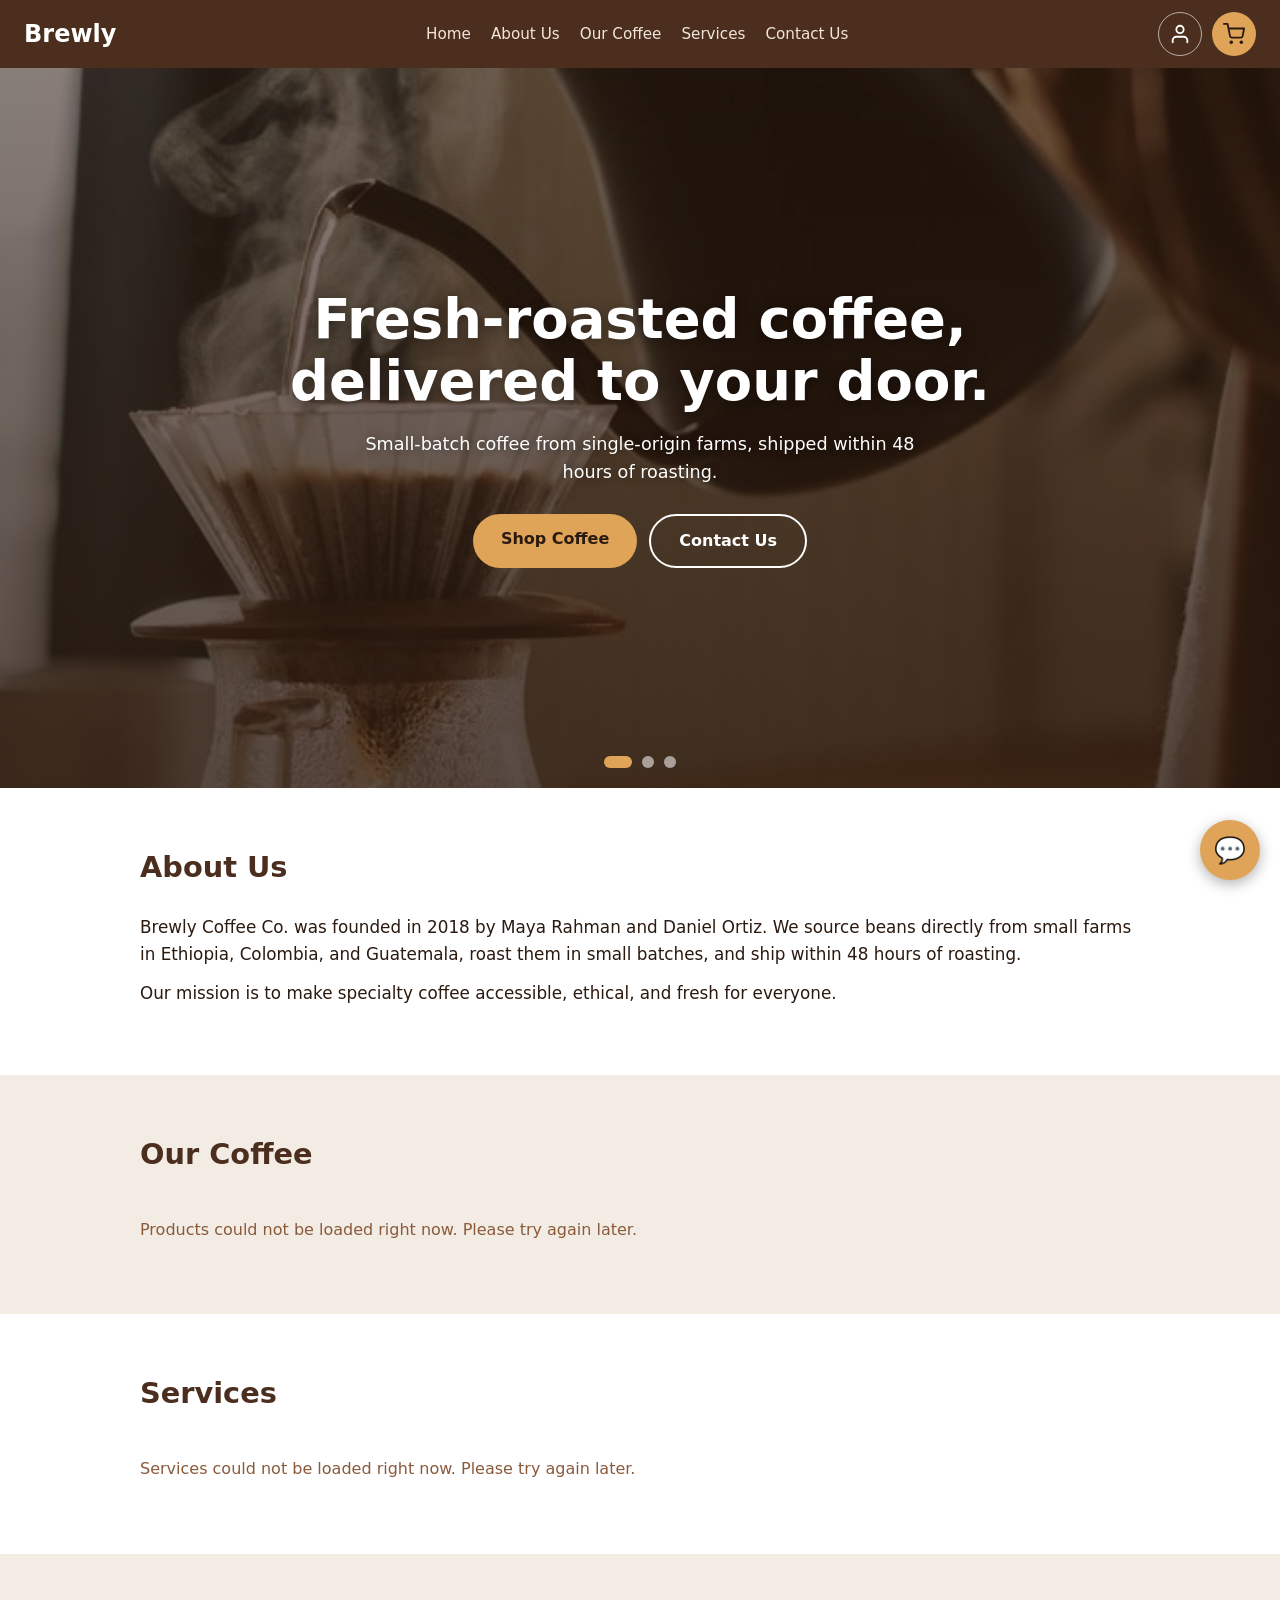
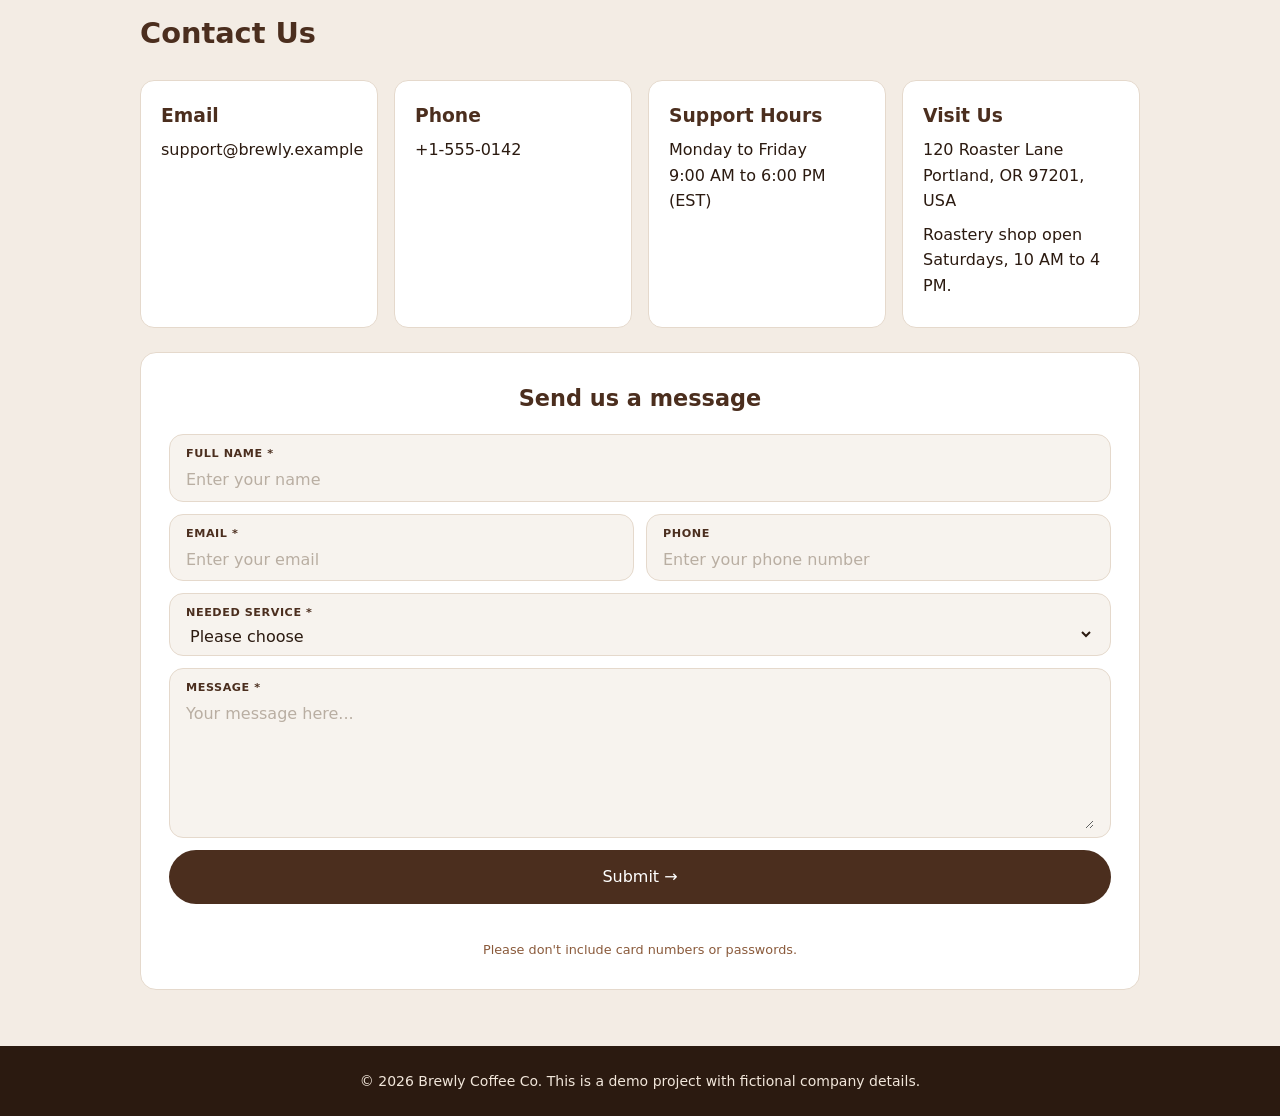
==== commit c340d306: "Customer sign up and login" ====
--- a/frontend/index.html
+++ b/frontend/index.html
@@ -7,6 +7,7 @@
   <link rel="stylesheet" href="style.css">
   <link rel="stylesheet" href="chat.css">
   <link rel="stylesheet" href="cart.css">
+  <link rel="stylesheet" href="account.css">
 </head>
 <body>
 
@@ -20,6 +21,12 @@
       <a href="#contact">Contact Us</a>
     </nav>
     <div class="header-actions">
+      <button type="button" class="account-button" id="account-button" aria-label="Log in or sign up">
+        <svg viewBox="0 0 24 24" width="22" height="22" fill="none" stroke="currentColor" stroke-width="2" stroke-linecap="round" stroke-linejoin="round" aria-hidden="true">
+          <path d="M20 21v-2a4 4 0 0 0-4-4H8a4 4 0 0 0-4 4v2"></path>
+          <circle cx="12" cy="7" r="4"></circle>
+        </svg>
+      </button>
       <button type="button" class="cart-button" id="cart-button" aria-label="Open cart">
         <svg viewBox="0 0 24 24" width="22" height="22" fill="none" stroke="currentColor" stroke-width="2" stroke-linecap="round" stroke-linejoin="round" aria-hidden="true">
           <circle cx="9" cy="21" r="1"></circle>
@@ -176,6 +183,7 @@
 
   <script src="script.js"></script>
     <script src="cart.js"></script>
+    <script src="account.js"></script>
 
 </body>
 </html>
--- a/frontend/account.css
+++ b/frontend/account.css
@@ -0,0 +1,101 @@
+/* Header account button */
+.account-button {
+  position: relative;
+  display: inline-flex;
+  align-items: center;
+  justify-content: center;
+  width: 44px;
+  height: 44px;
+  padding: 0;
+  color: #ffffff;
+  background: transparent;
+  border: 1.5px solid rgba(255, 255, 255, 0.6);
+  border-radius: 50%;
+  cursor: pointer;
+}
+
+.account-button:hover {
+  background: rgba(255, 255, 255, 0.12);
+}
+
+/* Green dot when logged in */
+.account-button.signed-in::after {
+  content: "";
+  position: absolute;
+  top: -2px;
+  right: -2px;
+  width: 12px;
+  height: 12px;
+  background: #3bb273;
+  border: 2px solid #4b2e1e;
+  border-radius: 50%;
+}
+
+/* Account popup */
+.account-overlay {
+  position: fixed;
+  inset: 0;
+  z-index: 1200;
+  background: rgba(0, 0, 0, 0.5);
+}
+
+.account-modal {
+  position: fixed;
+  top: 50%;
+  left: 50%;
+  z-index: 1201;
+  display: flex;
+  flex-direction: column;
+  width: min(420px, calc(100% - 32px));
+  max-height: calc(100% - 32px);
+  overflow: hidden;
+  transform: translate(-50%, -50%);
+  background: #ffffff;
+  border-radius: 16px;
+  box-shadow: 0 12px 40px rgba(0, 0, 0, 0.35);
+}
+
+.account-overlay[hidden],
+.account-modal[hidden] {
+  display: none;
+}
+
+.account-header {
+  display: flex;
+  align-items: center;
+  justify-content: space-between;
+  padding: 16px;
+  color: #ffffff;
+  background: #4b2e1e;
+}
+
+.account-header h2 {
+  margin: 0;
+  font-size: 1.2rem;
+}
+
+.account-header button {
+  border: none;
+  background: transparent;
+  color: #ffffff;
+  font-size: 1.3rem;
+  cursor: pointer;
+}
+
+.account-body {
+  padding: 16px;
+  overflow-y: auto;
+}
+
+.account-hello {
+  margin: 0 0 2px;
+  font-size: 1.15rem;
+  font-weight: 700;
+  color: #4b2e1e;
+}
+
+.account-email {
+  margin: 0 0 16px;
+  color: #8a5a3b;
+  word-break: break-all;
+}
